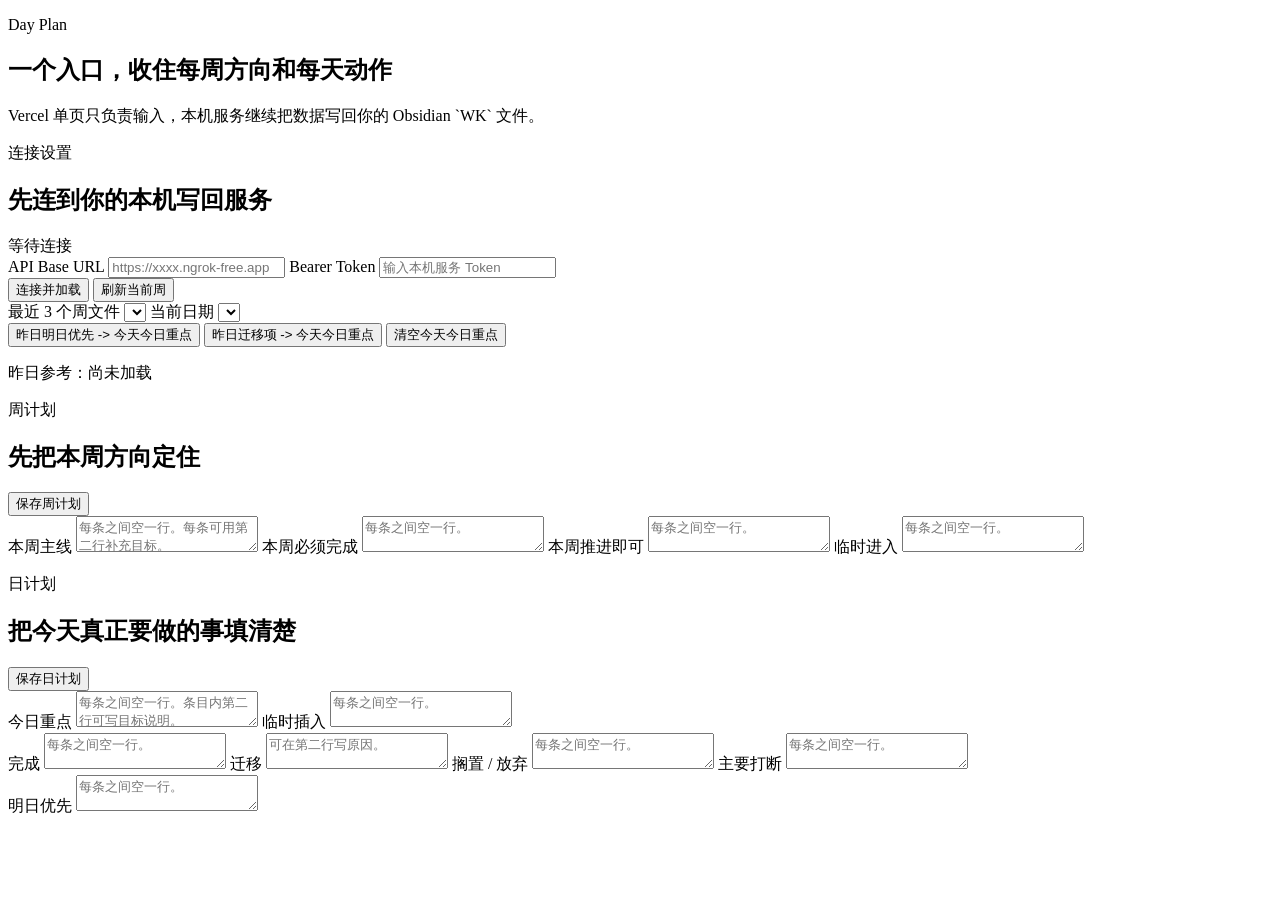
==== index.html @ 89778900 "feat: add single page day plan frontend" ====
<!doctype html>
<html lang="zh-CN">
<head>
  <meta charset="utf-8">
  <meta name="viewport" content="width=device-width, initial-scale=1">
  <title>Day Plan</title>
  <link rel="stylesheet" href="./styles.css">
</head>
<body>
  <main class="shell">
    <section class="hero">
      <p class="eyebrow">Day Plan</p>
      <h1>一个入口，收住每周方向和每天动作</h1>
      <p class="subtitle">Vercel 单页只负责输入，本机服务继续把数据写回你的 Obsidian `WK` 文件。</p>
    </section>

    <section class="panel settings-panel">
      <div class="panel-head">
        <div>
          <p class="panel-kicker">连接设置</p>
          <h2>先连到你的本机写回服务</h2>
        </div>
        <div id="global-status" class="status-pill">等待连接</div>
      </div>

      <div class="settings-grid">
        <label class="field">
          <span>API Base URL</span>
          <input id="api-base" type="url" placeholder="https://xxxx.ngrok-free.app">
        </label>
        <label class="field">
          <span>Bearer Token</span>
          <input id="api-token" type="password" placeholder="输入本机服务 Token">
        </label>
      </div>

      <div class="toolbar">
        <button id="connect-btn" class="primary">连接并加载</button>
        <button id="refresh-btn" class="secondary">刷新当前周</button>
      </div>
    </section>

    <section class="panel controller-panel">
      <div class="control-grid">
        <label class="field">
          <span>最近 3 个周文件</span>
          <select id="week-select"></select>
        </label>
        <label class="field">
          <span>当前日期</span>
          <select id="day-select"></select>
        </label>
      </div>

      <div class="toolbar compact">
        <button id="carry-next-up" class="ghost">昨日明日优先 -> 今天今日重点</button>
        <button id="carry-migrated" class="ghost">昨日迁移项 -> 今天今日重点</button>
        <button id="clear-priorities" class="ghost danger">清空今天今日重点</button>
      </div>

      <p id="previous-summary" class="summary-line">昨日参考：尚未加载</p>
    </section>

    <section class="panel weekly-panel">
      <div class="panel-head">
        <div>
          <p class="panel-kicker">周计划</p>
          <h2>先把本周方向定住</h2>
        </div>
        <button id="save-weekly-btn" class="primary">保存周计划</button>
      </div>

      <div class="two-col">
        <label class="field area">
          <span>本周主线</span>
          <textarea id="weekly-focus" placeholder="每条之间空一行。每条可用第二行补充目标。"></textarea>
        </label>
        <label class="field area">
          <span>本周必须完成</span>
          <textarea id="must-do" placeholder="每条之间空一行。"></textarea>
        </label>
        <label class="field area">
          <span>本周推进即可</span>
          <textarea id="should-progress" placeholder="每条之间空一行。"></textarea>
        </label>
        <label class="field area">
          <span>临时进入</span>
          <textarea id="backlog" placeholder="每条之间空一行。"></textarea>
        </label>
      </div>
    </section>

    <section class="panel daily-panel">
      <div class="panel-head">
        <div>
          <p class="panel-kicker">日计划</p>
          <h2>把今天真正要做的事填清楚</h2>
        </div>
        <button id="save-daily-btn" class="primary">保存日计划</button>
      </div>

      <div class="two-col">
        <label class="field area">
          <span>今日重点</span>
          <textarea id="priorities" placeholder="每条之间空一行。条目内第二行可写目标说明。"></textarea>
        </label>
        <label class="field area">
          <span>临时插入</span>
          <textarea id="inbox" placeholder="每条之间空一行。"></textarea>
        </label>
      </div>

      <div class="four-col">
        <label class="field area compact-area">
          <span>完成</span>
          <textarea id="completed" placeholder="每条之间空一行。"></textarea>
        </label>
        <label class="field area compact-area">
          <span>迁移</span>
          <textarea id="migrated" placeholder="可在第二行写原因。"></textarea>
        </label>
        <label class="field area compact-area">
          <span>搁置 / 放弃</span>
          <textarea id="dropped" placeholder="每条之间空一行。"></textarea>
        </label>
        <label class="field area compact-area">
          <span>主要打断</span>
          <textarea id="interruptions" placeholder="每条之间空一行。"></textarea>
        </label>
      </div>

      <label class="field area">
        <span>明日优先</span>
        <textarea id="next-up" placeholder="每条之间空一行。"></textarea>
      </label>
    </section>
  </main>

  <script src="./app.js"></script>
</body>
</html>
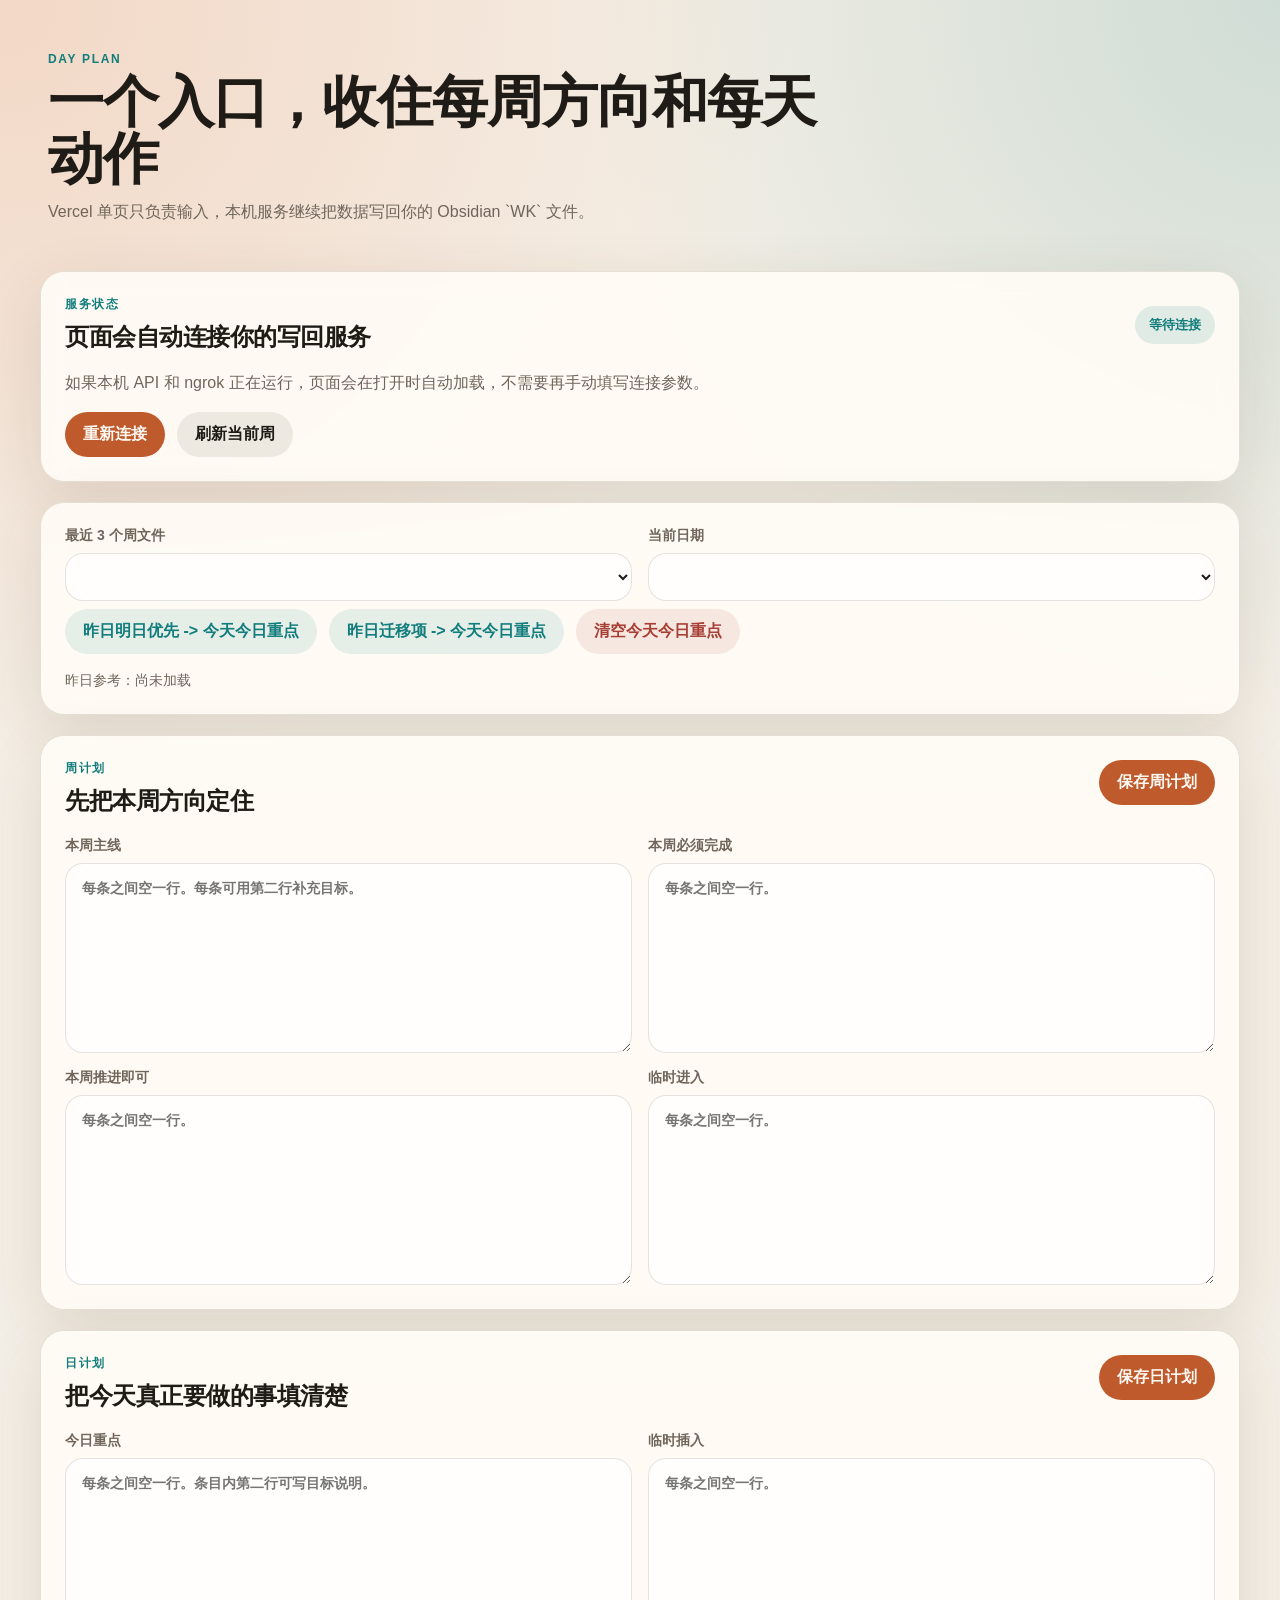
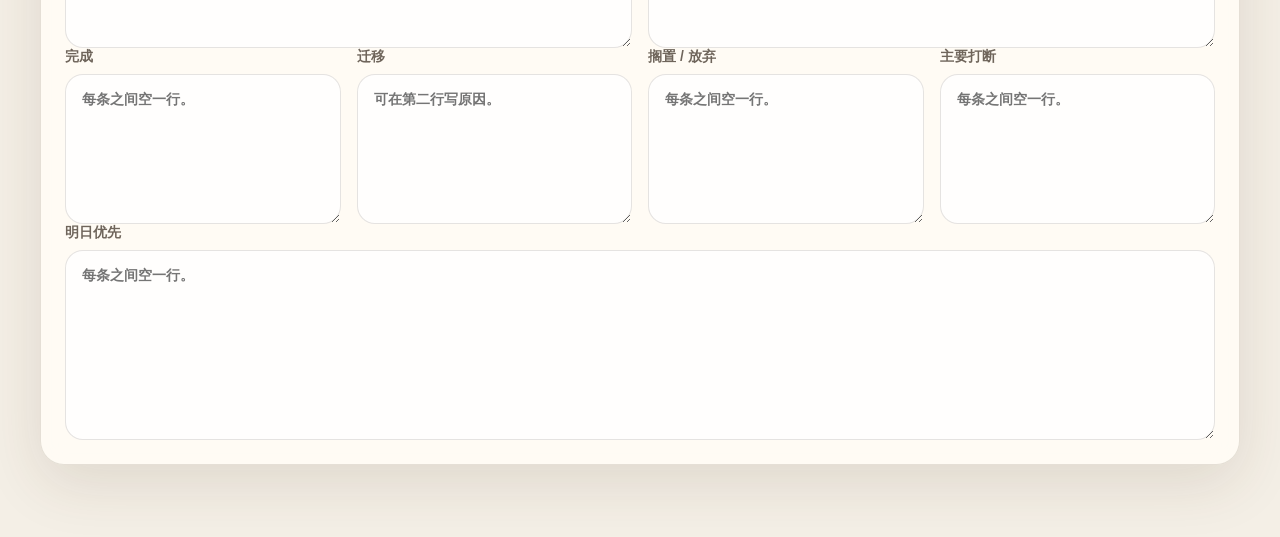
==== commit 86a80071: "feat: auto-connect day plan page through server proxy" ====
--- a/index.html
+++ b/index.html
@@ -17,25 +17,16 @@
     <section class="panel settings-panel">
       <div class="panel-head">
         <div>
-          <p class="panel-kicker">连接设置</p>
-          <h2>先连到你的本机写回服务</h2>
+          <p class="panel-kicker">服务状态</p>
+          <h2>页面会自动连接你的写回服务</h2>
         </div>
         <div id="global-status" class="status-pill">等待连接</div>
       </div>
 
-      <div class="settings-grid">
-        <label class="field">
-          <span>API Base URL</span>
-          <input id="api-base" type="url" placeholder="https://xxxx.ngrok-free.app">
-        </label>
-        <label class="field">
-          <span>Bearer Token</span>
-          <input id="api-token" type="password" placeholder="输入本机服务 Token">
-        </label>
-      </div>
+      <p class="subtitle compact-subtitle">如果本机 API 和 ngrok 正在运行，页面会在打开时自动加载，不需要再手动填写连接参数。</p>
 
       <div class="toolbar">
-        <button id="connect-btn" class="primary">连接并加载</button>
+        <button id="connect-btn" class="primary">重新连接</button>
         <button id="refresh-btn" class="secondary">刷新当前周</button>
       </div>
     </section>
--- a/styles.css
+++ b/styles.css
@@ -0,0 +1,247 @@
+:root {
+  --bg: #f4efe6;
+  --bg-accent: radial-gradient(circle at top left, rgba(236, 112, 54, 0.18), transparent 32%), radial-gradient(circle at top right, rgba(17, 125, 124, 0.16), transparent 28%), #f4efe6;
+  --panel: rgba(255, 252, 246, 0.92);
+  --line: rgba(71, 56, 32, 0.14);
+  --text: #1f1b17;
+  --muted: #6f655b;
+  --brand: #be5a2b;
+  --brand-dark: #934520;
+  --mint: #127d7c;
+  --danger: #a73f35;
+  --shadow: 0 18px 60px rgba(73, 49, 27, 0.12);
+  --radius: 24px;
+}
+
+* {
+  box-sizing: border-box;
+}
+
+body {
+  margin: 0;
+  font-family: "PingFang SC", "Noto Sans SC", "Helvetica Neue", sans-serif;
+  color: var(--text);
+  background: var(--bg-accent);
+}
+
+.shell {
+  width: min(1200px, calc(100vw - 32px));
+  margin: 0 auto;
+  padding: 40px 0 72px;
+}
+
+.hero {
+  padding: 12px 8px 28px;
+}
+
+.eyebrow,
+.panel-kicker {
+  margin: 0 0 8px;
+  font-size: 12px;
+  font-weight: 700;
+  letter-spacing: 0.14em;
+  text-transform: uppercase;
+  color: var(--mint);
+}
+
+.hero h1,
+.panel-head h2 {
+  margin: 0;
+  font-family: "STSong", "Songti SC", serif;
+  font-weight: 700;
+  letter-spacing: -0.02em;
+}
+
+.hero h1 {
+  font-size: clamp(34px, 5vw, 56px);
+  max-width: 820px;
+  line-height: 1.02;
+}
+
+.subtitle {
+  margin: 14px 0 0;
+  max-width: 780px;
+  color: var(--muted);
+  font-size: 16px;
+}
+
+.panel {
+  margin-top: 20px;
+  padding: 24px;
+  border: 1px solid var(--line);
+  border-radius: var(--radius);
+  background: var(--panel);
+  backdrop-filter: blur(12px);
+  box-shadow: var(--shadow);
+}
+
+.panel-head {
+  display: flex;
+  gap: 16px;
+  justify-content: space-between;
+  align-items: start;
+  margin-bottom: 20px;
+}
+
+.status-pill {
+  align-self: center;
+  padding: 10px 14px;
+  border-radius: 999px;
+  background: rgba(18, 125, 124, 0.12);
+  color: var(--mint);
+  font-size: 13px;
+  font-weight: 700;
+}
+
+.status-pill[data-tone="pending"] {
+  background: rgba(190, 90, 43, 0.12);
+  color: var(--brand-dark);
+}
+
+.status-pill[data-tone="error"] {
+  background: rgba(167, 63, 53, 0.12);
+  color: var(--danger);
+}
+
+.status-pill[data-tone="ok"] {
+  background: rgba(18, 125, 124, 0.12);
+  color: var(--mint);
+}
+
+.status-pill[data-tone="warn"] {
+  background: rgba(124, 93, 18, 0.12);
+  color: #7a5c12;
+}
+
+.settings-grid,
+.control-grid,
+.two-col,
+.four-col {
+  display: grid;
+  gap: 16px;
+}
+
+.settings-grid,
+.control-grid,
+.two-col {
+  grid-template-columns: repeat(2, minmax(0, 1fr));
+}
+
+.four-col {
+  grid-template-columns: repeat(4, minmax(0, 1fr));
+}
+
+.field {
+  display: flex;
+  flex-direction: column;
+  gap: 8px;
+  font-size: 14px;
+  font-weight: 600;
+}
+
+.field span {
+  color: var(--muted);
+}
+
+input,
+select,
+textarea,
+button {
+  font: inherit;
+}
+
+input,
+select,
+textarea {
+  width: 100%;
+  border: 1px solid rgba(41, 31, 18, 0.12);
+  border-radius: 18px;
+  background: rgba(255, 255, 255, 0.82);
+  padding: 14px 16px;
+  color: var(--text);
+  transition: border-color 160ms ease, box-shadow 160ms ease, transform 160ms ease;
+}
+
+input:focus,
+select:focus,
+textarea:focus {
+  outline: none;
+  border-color: rgba(190, 90, 43, 0.45);
+  box-shadow: 0 0 0 4px rgba(190, 90, 43, 0.12);
+}
+
+textarea {
+  min-height: 190px;
+  resize: vertical;
+  line-height: 1.55;
+}
+
+.compact-area textarea {
+  min-height: 150px;
+}
+
+.toolbar {
+  display: flex;
+  flex-wrap: wrap;
+  gap: 12px;
+  margin-top: 18px;
+}
+
+.toolbar.compact {
+  margin-top: 8px;
+}
+
+button {
+  border: none;
+  border-radius: 999px;
+  padding: 12px 18px;
+  cursor: pointer;
+  transition: transform 140ms ease, filter 140ms ease;
+}
+
+button:hover {
+  transform: translateY(-1px);
+  filter: brightness(0.98);
+}
+
+.primary {
+  background: var(--brand);
+  color: #fff8f2;
+  font-weight: 700;
+}
+
+.secondary {
+  background: rgba(31, 27, 23, 0.08);
+  color: var(--text);
+  font-weight: 700;
+}
+
+.ghost {
+  background: rgba(18, 125, 124, 0.1);
+  color: var(--mint);
+  font-weight: 700;
+}
+
+.ghost.danger {
+  background: rgba(167, 63, 53, 0.1);
+  color: var(--danger);
+}
+
+.summary-line {
+  margin: 18px 0 0;
+  color: var(--muted);
+  font-size: 14px;
+}
+
+@media (max-width: 980px) {
+  .settings-grid,
+  .control-grid,
+  .two-col,
+  .four-col {
+    grid-template-columns: 1fr;
+  }
+
+  .panel-head {
+    flex-direction: column;
+  }
+}
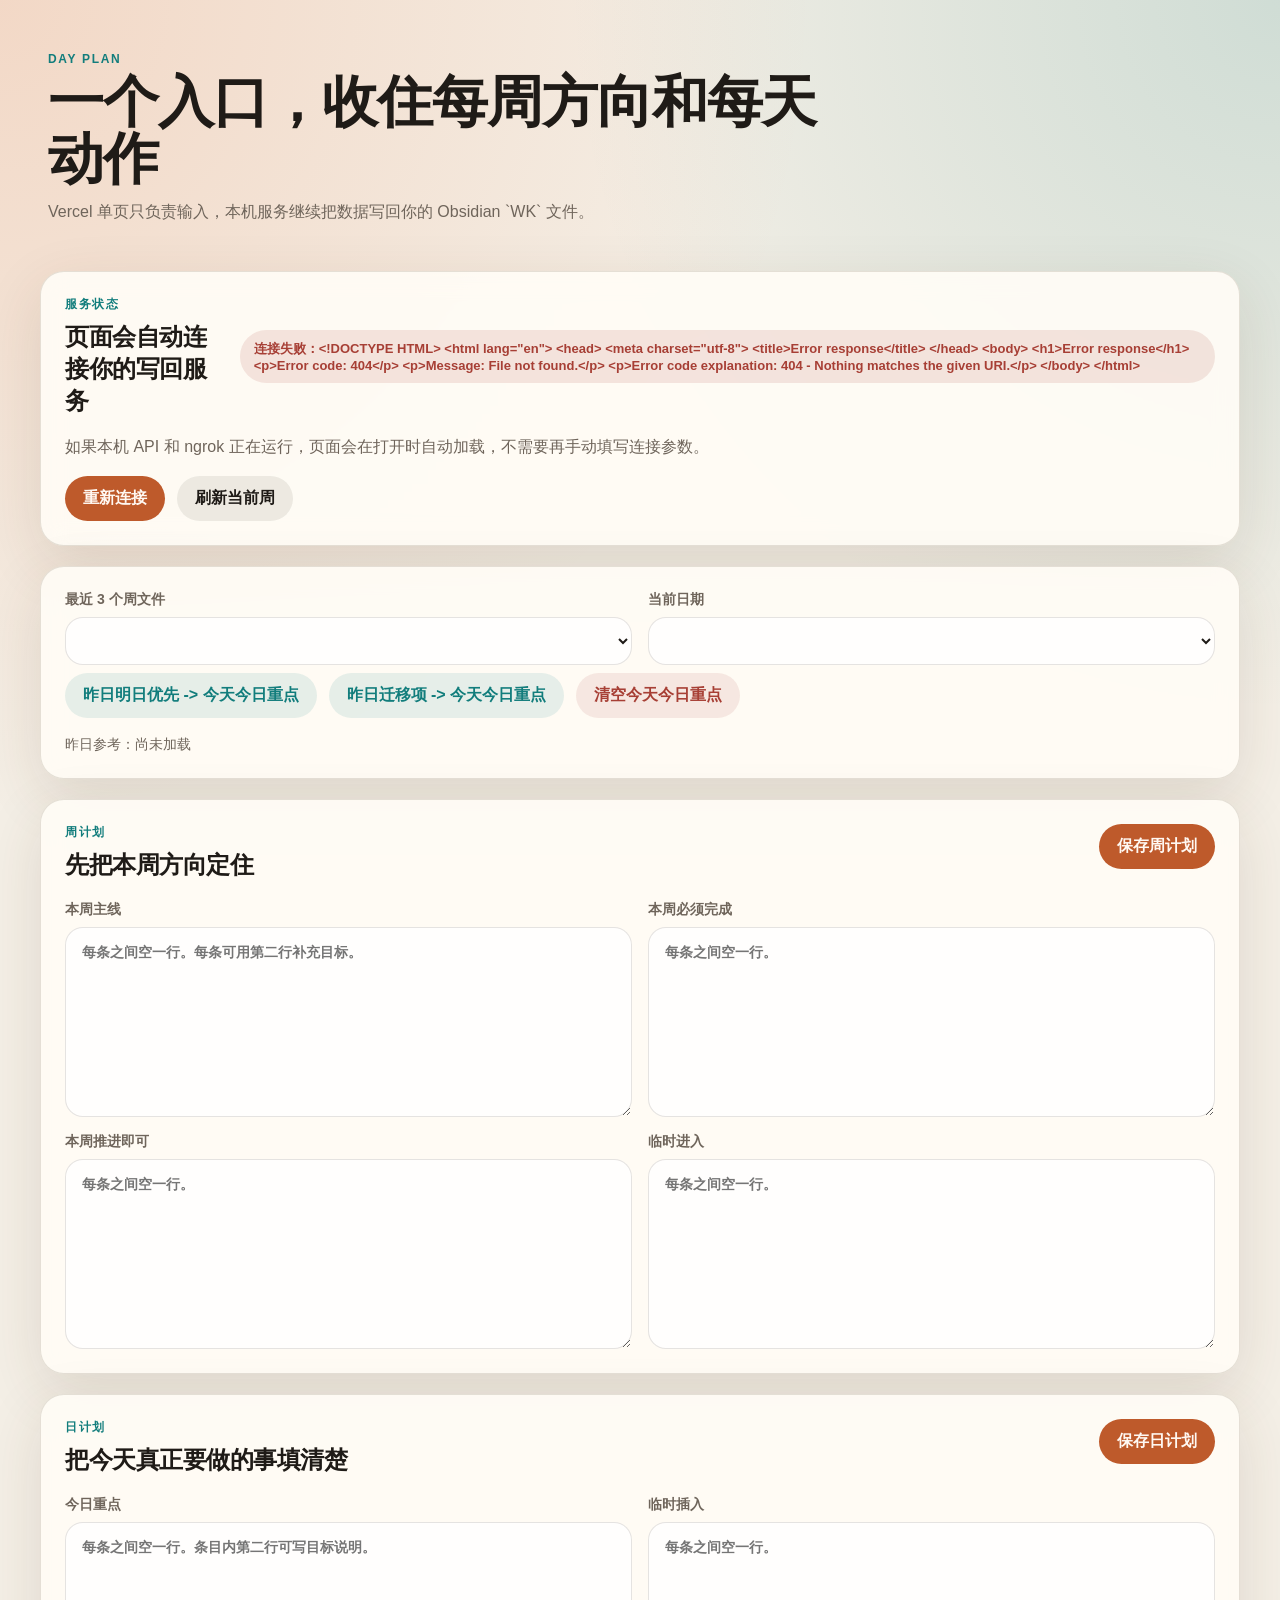
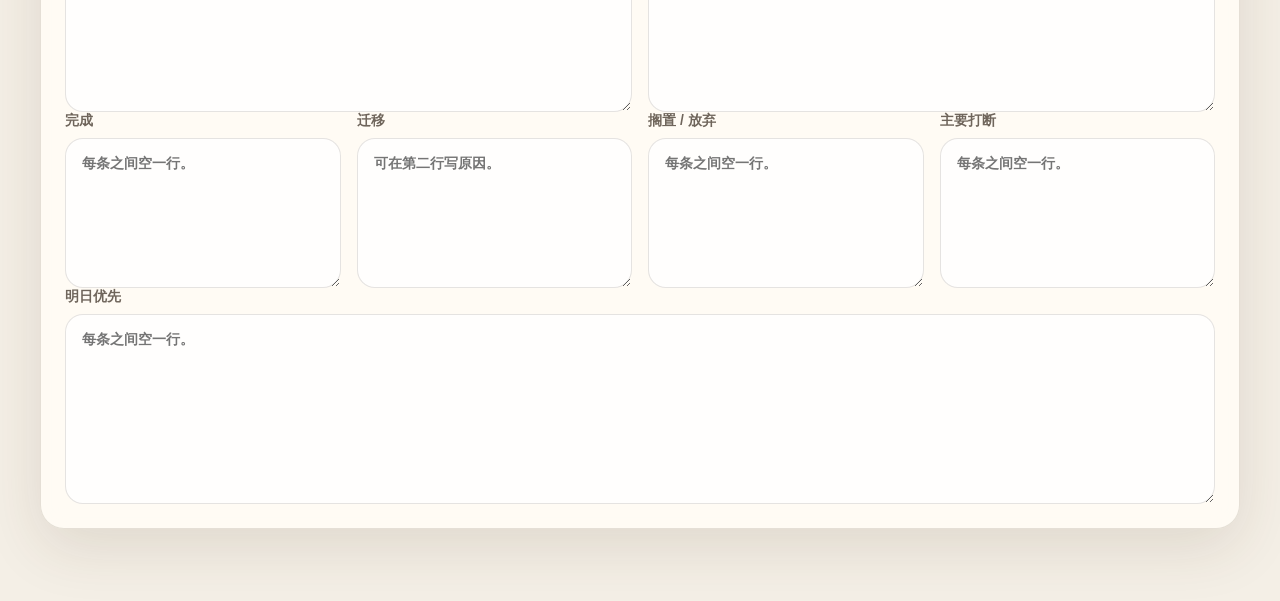
==== commit 3bbbf0eb: "fix: load day plan app as module" ====
--- a/index.html
+++ b/index.html
@@ -127,6 +127,6 @@
     </section>
   </main>
 
-  <script src="./app.js"></script>
+  <script type="module" src="./app.js"></script>
 </body>
 </html>
--- a/styles.css
+++ b/styles.css
@@ -65,6 +65,11 @@
   font-size: 16px;
 }
 
+.compact-subtitle {
+  margin-top: 0;
+  max-width: 100%;
+}
+
 .panel {
   margin-top: 20px;
   padding: 24px;
@@ -113,7 +118,6 @@
   color: #7a5c12;
 }
 
-.settings-grid,
 .control-grid,
 .two-col,
 .four-col {
@@ -121,7 +125,6 @@
   gap: 16px;
 }
 
-.settings-grid,
 .control-grid,
 .two-col {
   grid-template-columns: repeat(2, minmax(0, 1fr));
@@ -234,7 +237,6 @@
 }
 
 @media (max-width: 980px) {
-  .settings-grid,
   .control-grid,
   .two-col,
   .four-col {
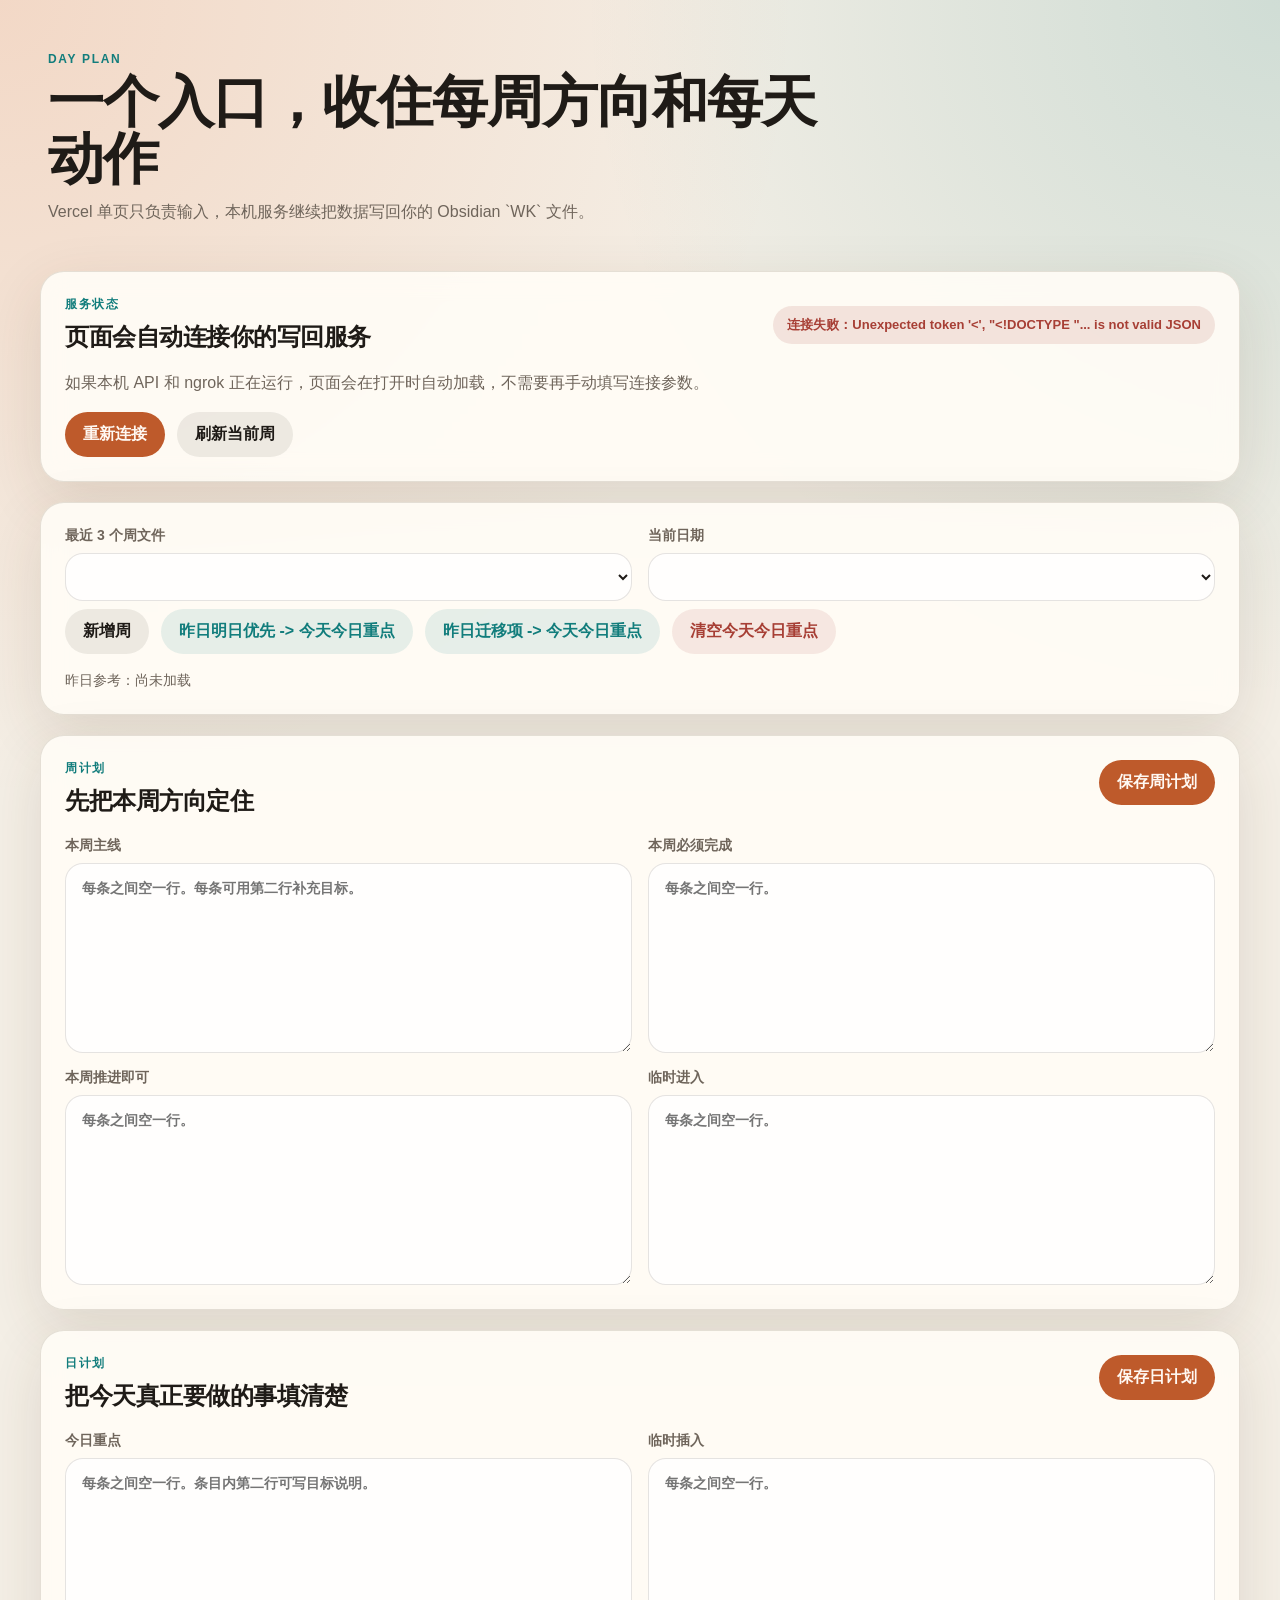
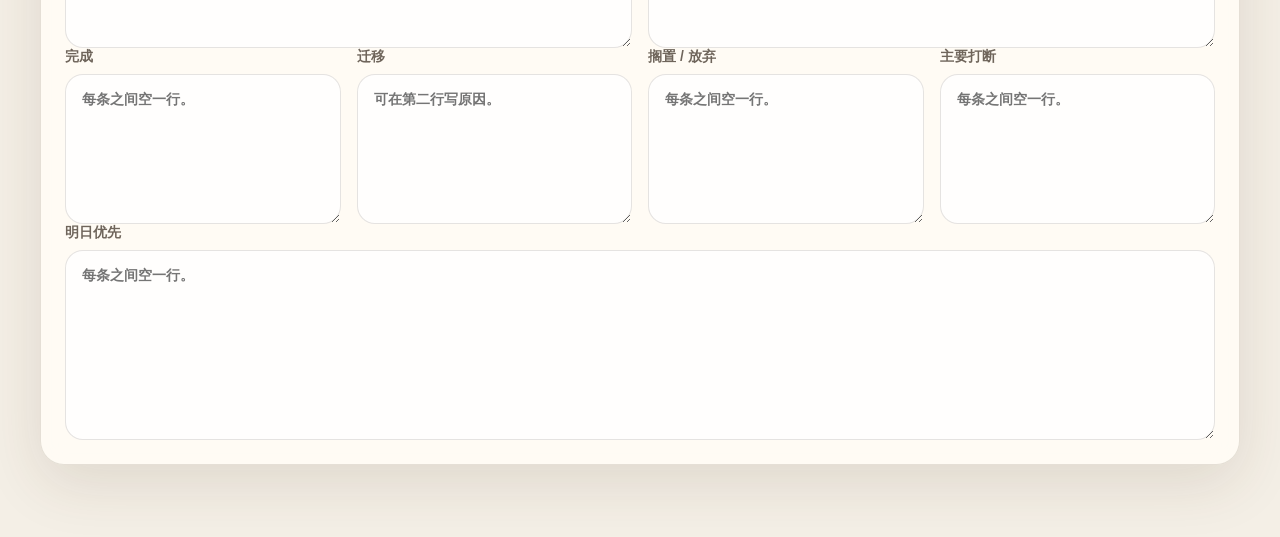
==== commit fe3bb17d: "feat: add weekly creation flow" ====
--- a/index.html
+++ b/index.html
@@ -44,6 +44,7 @@
       </div>
 
       <div class="toolbar compact">
+        <button id="create-next-week-btn" class="secondary">新增周</button>
         <button id="carry-next-up" class="ghost">昨日明日优先 -> 今天今日重点</button>
         <button id="carry-migrated" class="ghost">昨日迁移项 -> 今天今日重点</button>
         <button id="clear-priorities" class="ghost danger">清空今天今日重点</button>
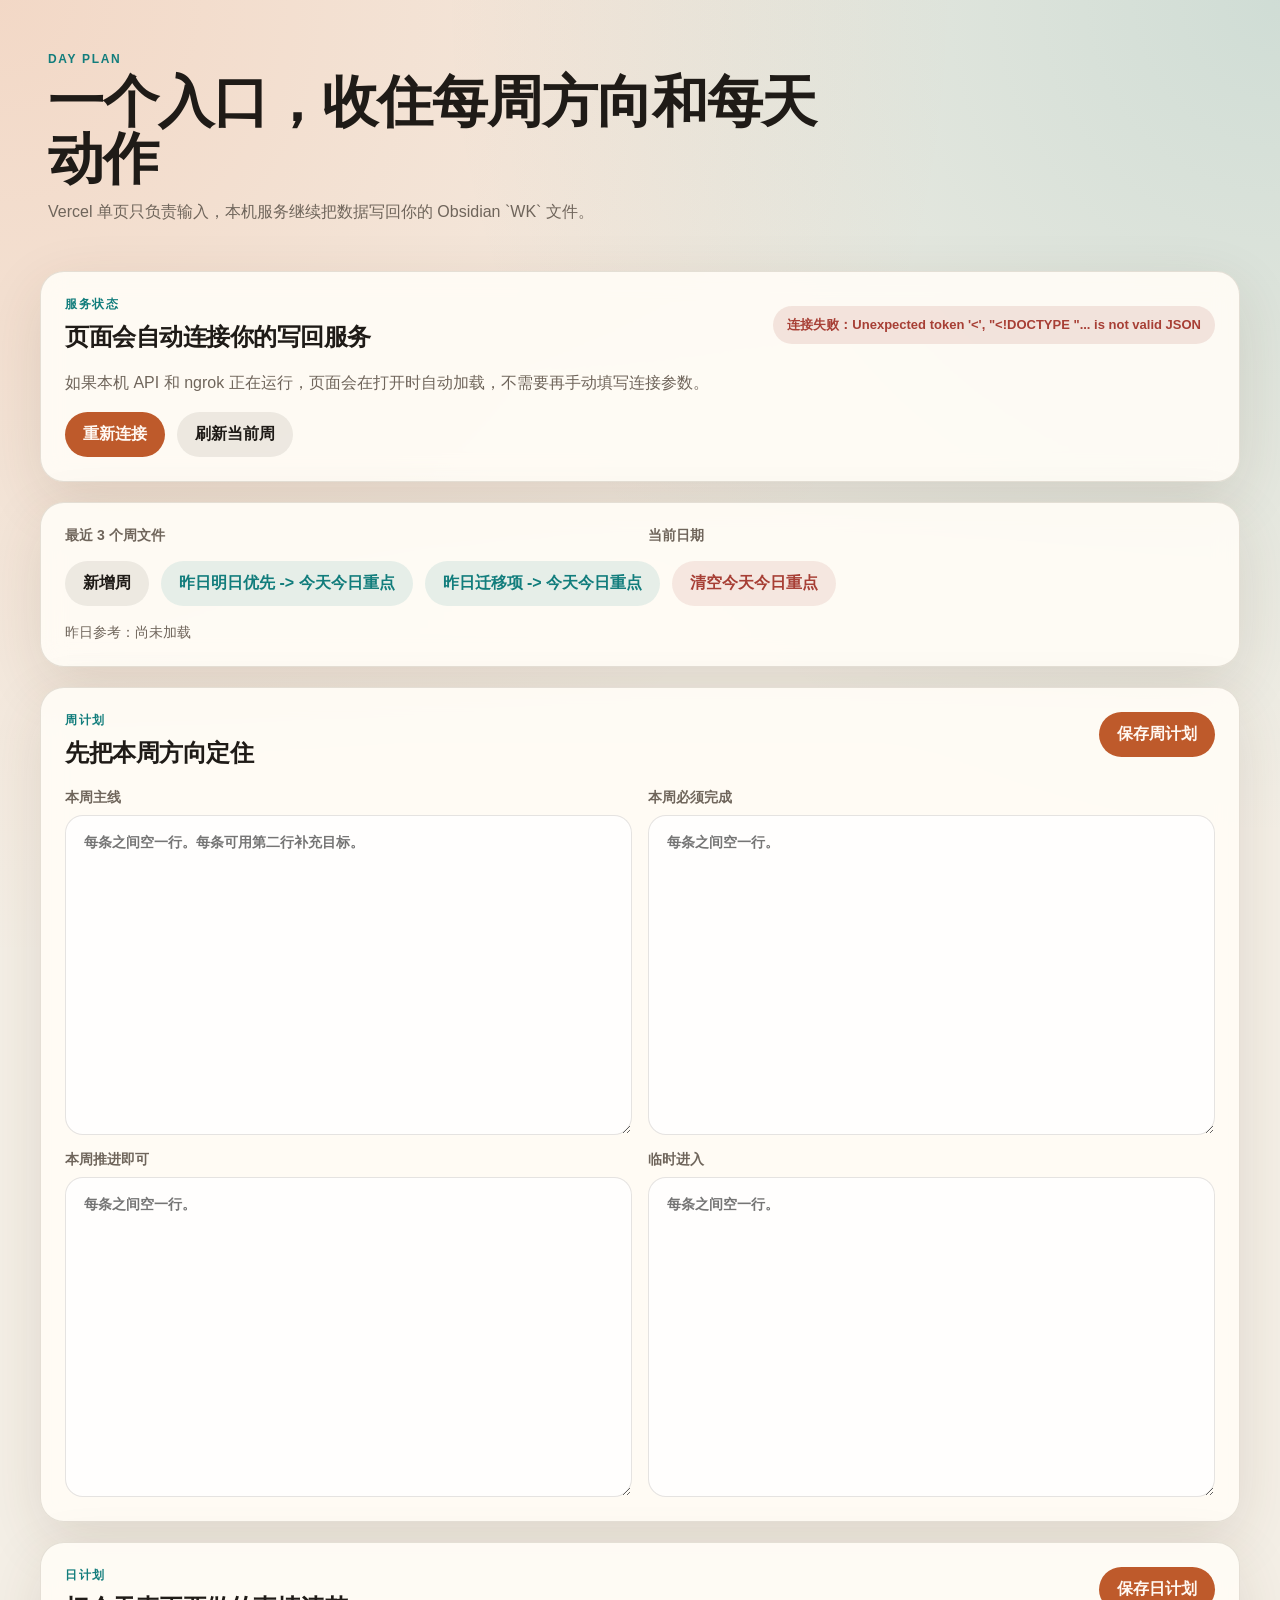
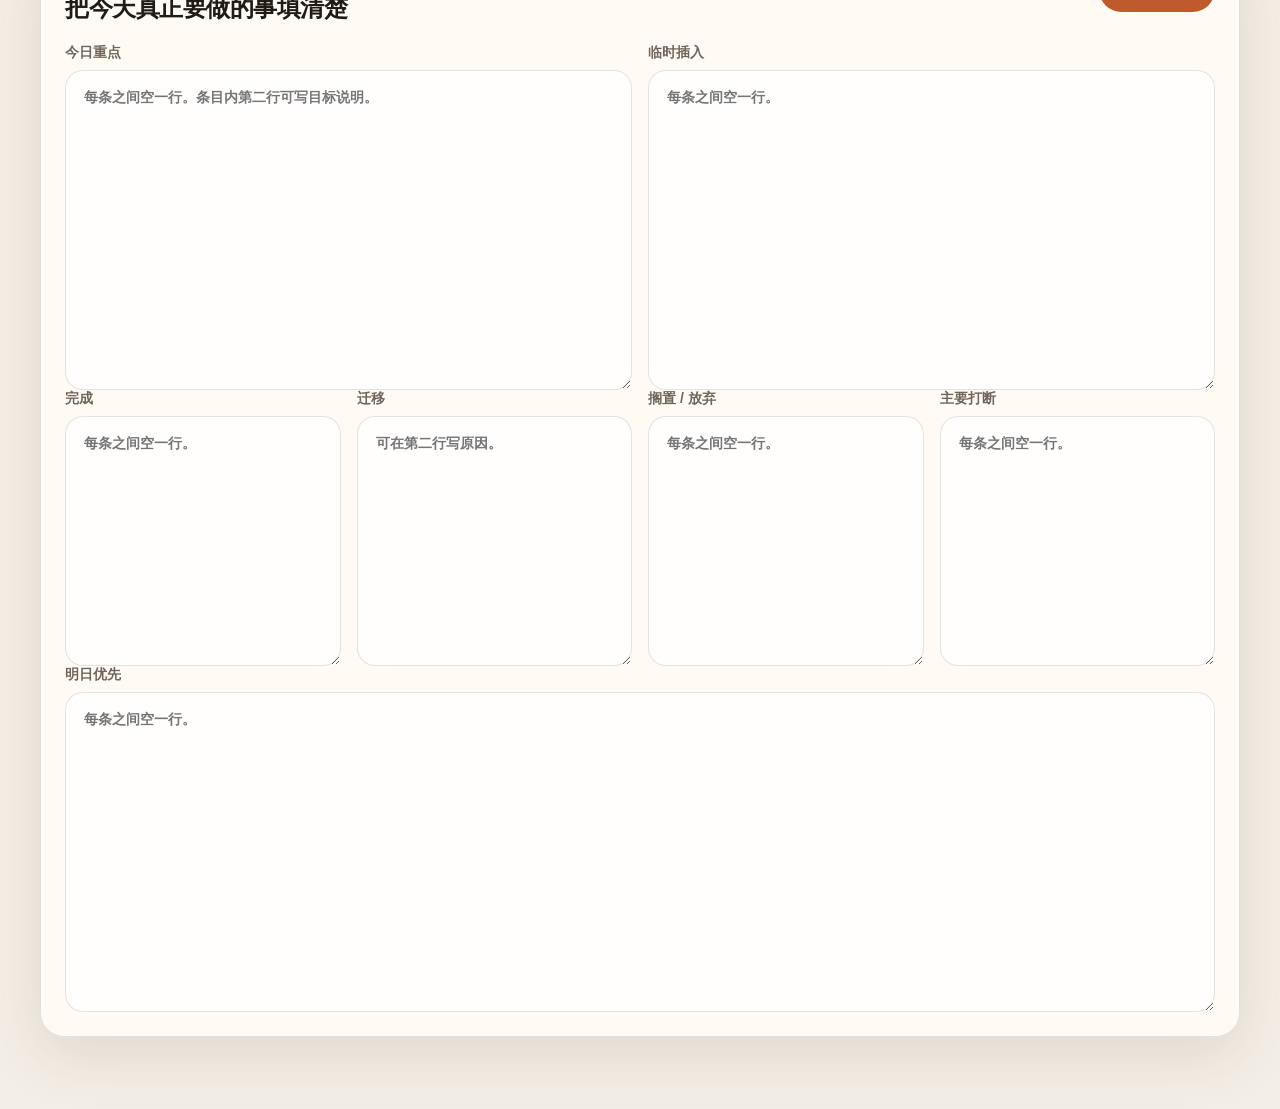
==== commit 0a478c6e: "feat: switch selectors to button groups" ====
--- a/index.html
+++ b/index.html
@@ -33,14 +33,14 @@
 
     <section class="panel controller-panel">
       <div class="control-grid">
-        <label class="field">
+        <div class="field choice-field">
           <span>最近 3 个周文件</span>
-          <select id="week-select"></select>
-        </label>
-        <label class="field">
+          <div id="week-tabs" class="choice-tabs" aria-label="周文件选择"></div>
+        </div>
+        <div class="field choice-field">
           <span>当前日期</span>
-          <select id="day-select"></select>
-        </label>
+          <div id="day-tabs" class="choice-tabs" aria-label="日期选择"></div>
+        </div>
       </div>
 
       <div class="toolbar compact">
--- a/styles.css
+++ b/styles.css
@@ -146,6 +146,16 @@
   color: var(--muted);
 }
 
+.choice-field {
+  justify-content: flex-start;
+}
+
+.choice-tabs {
+  display: flex;
+  flex-wrap: wrap;
+  gap: 12px;
+}
+
 input,
 select,
 textarea,
@@ -160,9 +170,14 @@
   border: 1px solid rgba(41, 31, 18, 0.12);
   border-radius: 18px;
   background: rgba(255, 255, 255, 0.82);
-  padding: 14px 16px;
+  padding: 16px 18px;
   color: var(--text);
   transition: border-color 160ms ease, box-shadow 160ms ease, transform 160ms ease;
+}
+
+input,
+select {
+  min-height: 68px;
 }
 
 input:focus,
@@ -174,13 +189,13 @@
 }
 
 textarea {
-  min-height: 190px;
+  min-height: 320px;
   resize: vertical;
   line-height: 1.55;
 }
 
 .compact-area textarea {
-  min-height: 150px;
+  min-height: 250px;
 }
 
 .toolbar {
@@ -230,6 +245,22 @@
   color: var(--danger);
 }
 
+.choice-chip {
+  min-height: 68px;
+  min-width: 104px;
+  border: 1px solid rgba(41, 31, 18, 0.12);
+  background: rgba(255, 255, 255, 0.86);
+  color: var(--muted);
+  font-weight: 700;
+}
+
+.choice-chip.active {
+  background: var(--brand);
+  color: #fff8f2;
+  border-color: rgba(190, 90, 43, 0.52);
+  box-shadow: 0 10px 24px rgba(190, 90, 43, 0.22);
+}
+
 .summary-line {
   margin: 18px 0 0;
   color: var(--muted);
